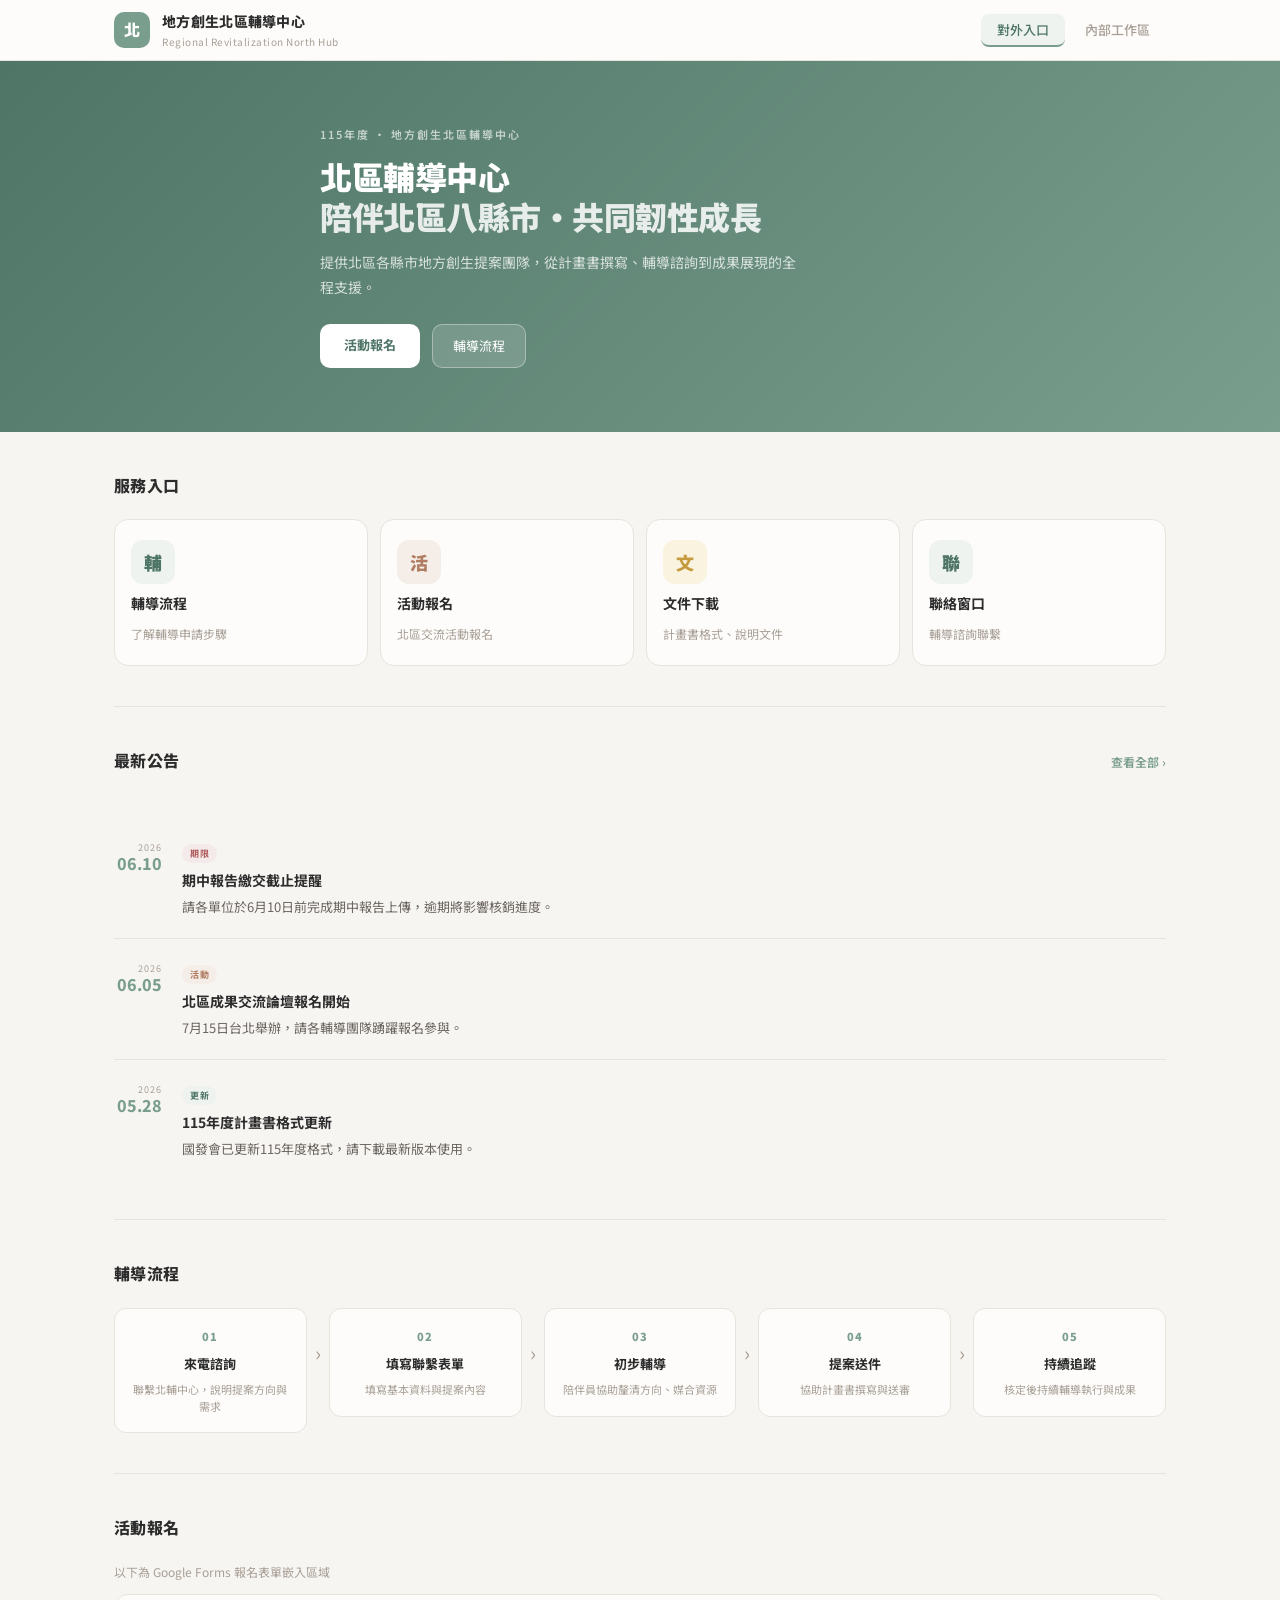
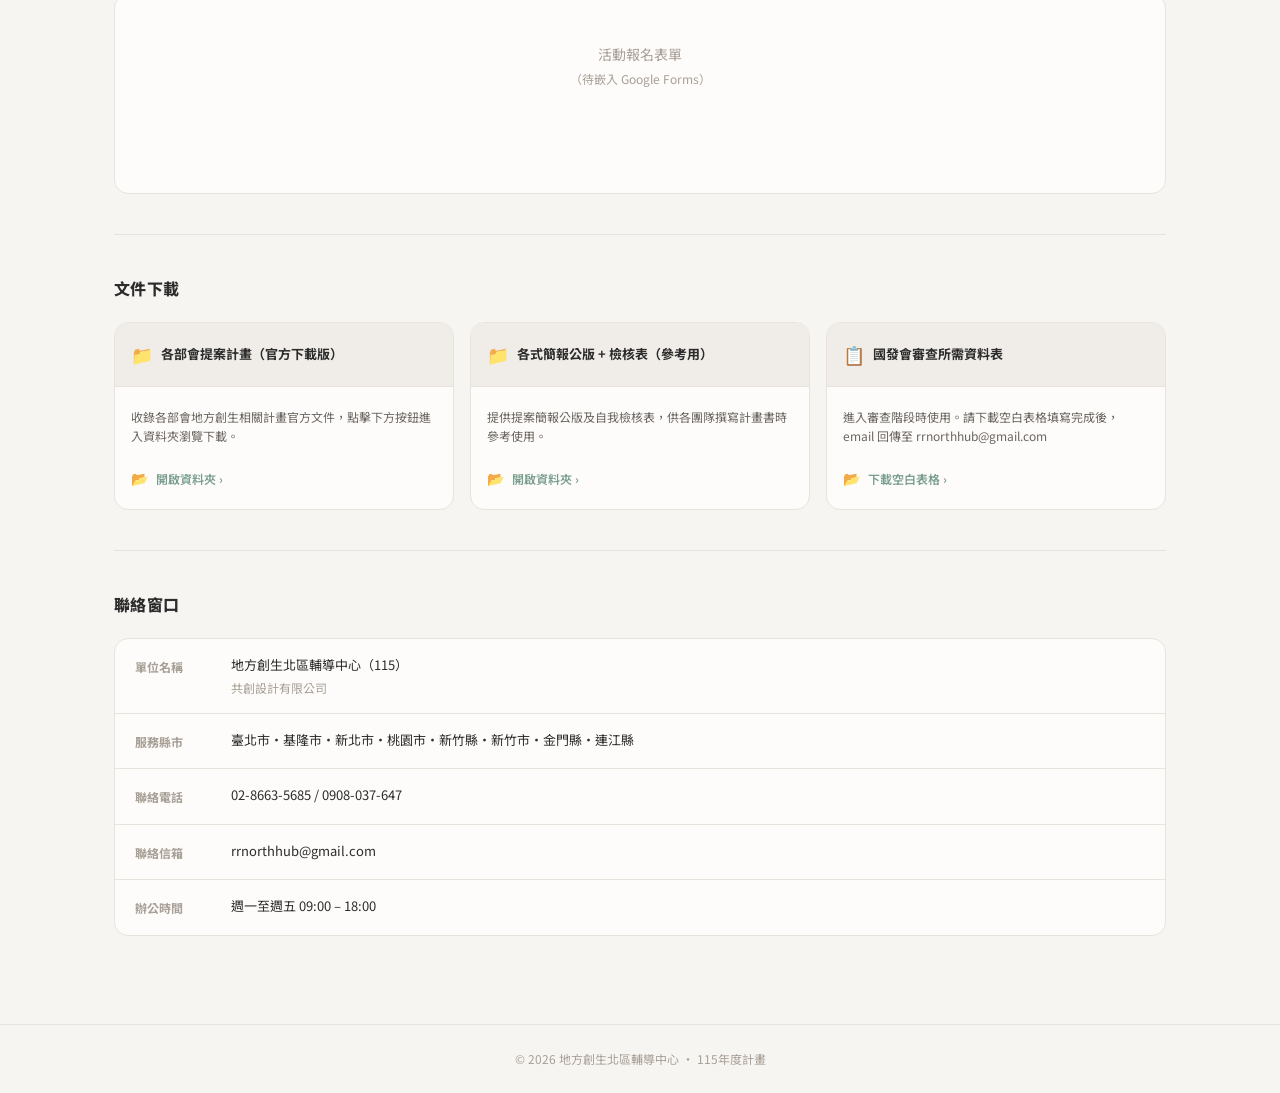
==== index.html @ 33caf0ec "Update index.html" ====
<!DOCTYPE html>
<html lang="zh-TW">
<head>
  <meta charset="UTF-8" />
  <meta name="viewport" content="width=device-width, initial-scale=1.0" />
  <title>地方創生北區輔導中心</title>
  <link rel="preconnect" href="https://fonts.googleapis.com" />
  <link href="https://fonts.googleapis.com/css2?family=Noto+Sans+TC:wght@400;500;700;900&display=swap" rel="stylesheet" />
  <link rel="stylesheet" href="style.css" />
</head>
<body>

  <!-- ── 頂部導覽 ── -->
  <header class="header">
    <div class="header-inner">
      <div class="header-brand">
        <span class="header-logo">北</span>
        <div>
          <div class="header-title">地方創生北區輔導中心</div>
          <div class="header-sub">Regional Revitalization North Hub</div>
        </div>
      </div>
      <nav class="header-nav">
        <button class="nav-btn active" onclick="showView('public')">對外入口</button>
        <button class="nav-btn" onclick="showView('login')">內部工作區</button>
      </nav>
    </div>
  </header>

  <!-- ══════════════════════════════════
       對外公開區
  ══════════════════════════════════ -->
  <main id="view-public" class="view active">

    <!-- Hero -->
    <section class="hero">
      <div class="hero-inner">
        <p class="hero-eyebrow">115年度 · 地方創生北區輔導中心</p>
        <h1 class="hero-title">北區輔導中心<br/><span class="hero-accent">陪伴北區八縣市・共同韌性成長</span></h1>
        <p class="hero-desc">提供北區各縣市地方創生提案團隊，從計畫書撰寫、輔導諮詢到成果展現的全程支援。</p>
        <div class="hero-actions">
          <a href="#register" class="btn-primary">活動報名</a>
          <a href="#process" class="btn-ghost">輔導流程</a>
        </div>
      </div>
    </section>

    <div class="container">

      <!-- 服務入口 -->
      <section class="section">
        <h2 class="section-title">服務入口</h2>
        <div class="grid-4">
          <a href="#process" class="service-card">
            <div class="service-icon" style="background:#eef3f0;color:#4e7566">輔</div>
            <div class="service-label">輔導流程</div>
            <div class="service-desc">了解輔導申請步驟</div>
          </a>
          <a href="#register" class="service-card">
            <div class="service-icon" style="background:#f5ede7;color:#b07d62">活</div>
            <div class="service-label">活動報名</div>
            <div class="service-desc">北區交流活動報名</div>
          </a>
          <a href="#download" class="service-card">
            <div class="service-icon" style="background:#faf3e0;color:#c49a3c">文</div>
            <div class="service-label">文件下載</div>
            <div class="service-desc">計畫書格式、說明文件</div>
          </a>
          <a href="#contact" class="service-card">
            <div class="service-icon" style="background:#eef3f0;color:#4e7566">聯</div>
            <div class="service-label">聯絡窗口</div>
            <div class="service-desc">輔導諮詢聯繫</div>
          </a>
        </div>
      </section>

      <div class="divider"></div>

      <!-- 最新公告 -->
      <section class="section">
        <div class="section-header">
          <h2 class="section-title">最新公告</h2>
          <span class="section-more">查看全部 ›</span>
        </div>
        <div class="announce-list">
          <div class="announce-item">
            <div class="announce-date"><span class="announce-year">2026</span><span class="announce-day">06.10</span></div>
            <div class="announce-body">
              <span class="announce-tag tag-deadline">期限</span>
              <div class="announce-title">期中報告繳交截止提醒</div>
              <div class="announce-text">請各單位於6月10日前完成期中報告上傳，逾期將影響核銷進度。</div>
            </div>
          </div>
          <div class="divider-thin"></div>
          <div class="announce-item">
            <div class="announce-date"><span class="announce-year">2026</span><span class="announce-day">06.05</span></div>
            <div class="announce-body">
              <span class="announce-tag tag-event">活動</span>
              <div class="announce-title">北區成果交流論壇報名開始</div>
              <div class="announce-text">7月15日台北舉辦，請各輔導團隊踴躍報名參與。</div>
            </div>
          </div>
          <div class="divider-thin"></div>
          <div class="announce-item">
            <div class="announce-date"><span class="announce-year">2026</span><span class="announce-day">05.28</span></div>
            <div class="announce-body">
              <span class="announce-tag tag-update">更新</span>
              <div class="announce-title">115年度計畫書格式更新</div>
              <div class="announce-text">國發會已更新115年度格式，請下載最新版本使用。</div>
            </div>
          </div>
        </div>
      </section>

      <div class="divider"></div>

      <!-- 輔導流程 -->
      <section class="section" id="process">
        <h2 class="section-title">輔導流程</h2>
        <div class="process-steps">
          <div class="process-step">
            <div class="process-num">01</div>
            <div class="process-label">來電諮詢</div>
            <div class="process-desc">聯繫北輔中心，說明提案方向與需求</div>
          </div>
          <div class="process-arrow">›</div>
          <div class="process-step">
            <div class="process-num">02</div>
            <div class="process-label">填寫聯繫表單</div>
            <div class="process-desc">填寫基本資料與提案內容</div>
          </div>
          <div class="process-arrow">›</div>
          <div class="process-step">
            <div class="process-num">03</div>
            <div class="process-label">初步輔導</div>
            <div class="process-desc">陪伴員協助釐清方向、媒合資源</div>
          </div>
          <div class="process-arrow">›</div>
          <div class="process-step">
            <div class="process-num">04</div>
            <div class="process-label">提案送件</div>
            <div class="process-desc">協助計畫書撰寫與送審</div>
          </div>
          <div class="process-arrow">›</div>
          <div class="process-step">
            <div class="process-num">05</div>
            <div class="process-label">持續追蹤</div>
            <div class="process-desc">核定後持續輔導執行與成果</div>
          </div>
        </div>
      </section>

      <div class="divider"></div>

      <!-- 活動報名 -->
      <section class="section" id="register">
        <h2 class="section-title">活動報名</h2>
        <div class="form-placeholder">
          <p class="form-hint">以下為 Google Forms 報名表單嵌入區域</p>
          <div class="form-embed-box">
            <p style="color:#a89f96;font-size:14px;text-align:center;padding:48px 0;">
              活動報名表單<br/>
              <span style="font-size:12px">（待嵌入 Google Forms）</span>
            </p>
          </div>
        </div>
      </section>

      <div class="divider"></div>

      <!-- 文件下載 -->
      <section class="section" id="download">
        <h2 class="section-title">文件下載</h2>
        <div class="download-grid">
          <div class="download-folder">
            <div class="folder-header">
              <span class="folder-icon">📁</span>
              <span class="folder-name">各部會提案計畫（官方下載版）</span>
            </div>
            <div class="folder-items">
              <p class="folder-desc">收錄各部會地方創生相關計畫官方文件，點擊下方按鈕進入資料夾瀏覽下載。</p>
              <a href="https://drive.google.com/drive/folders/1hBQZu9TEb7HIMNzYPlTym0tzGNF8ZsSh?usp=sharing" target="_blank" class="folder-item folder-more">
                <span class="file-icon">📂</span>開啟資料夾 ›
              </a>
            </div>
          </div>
          <div class="download-folder">
            <div class="folder-header">
              <span class="folder-icon">📁</span>
              <span class="folder-name">各式簡報公版 + 檢核表（參考用）</span>
            </div>
            <div class="folder-items">
              <p class="folder-desc">提供提案簡報公版及自我檢核表，供各團隊撰寫計畫書時參考使用。</p>
              <a href="https://drive.google.com/drive/folders/1xC-V1EIZS_Xglio5OvIOBrxVI4gTa_0d?usp=drive_link" target="_blank" class="folder-item folder-more">
                <span class="file-icon">📂</span>開啟資料夾 ›
              </a>
            </div>
          </div>
          <div class="download-folder">
            <div class="folder-header">
              <span class="folder-icon">📋</span>
              <span class="folder-name">國發會審查所需資料表</span>
            </div>
            <div class="folder-items">
              <p class="folder-desc">進入審查階段時使用。請下載空白表格填寫完成後，email 回傳至 rrnorthhub@gmail.com</p>
              <a href="https://drive.google.com/drive/folders/1goN9mAwZtrM7TU3zSaxuuhESbXUCfp5O?usp=sharing" target="_blank" class="folder-item folder-more">
                <span class="file-icon">📂</span>下載空白表格 ›
              </a>
            </div>
          </div>
        </div>
      </section>

      <div class="divider"></div>

      <!-- 聯絡窗口 -->
      <section class="section" id="contact">
        <h2 class="section-title">聯絡窗口</h2>
        <div class="contact-card">
          <div class="contact-item">
            <span class="contact-label">單位名稱</span>
            <span class="contact-value">
              地方創生北區輔導中心（115）
              <span style="display:block;font-size:12px;color:#a89f96;margin-top:2px">共創設計有限公司</span>
            </span>
          </div>
          <div class="divider-thin"></div>
          <div class="contact-item">
            <span class="contact-label">服務縣市</span>
            <span class="contact-value">臺北市・基隆市・新北市・桃園市・新竹縣・新竹市・金門縣・連江縣</span>
          </div>
          <div class="divider-thin"></div>
          <div class="contact-item">
            <span class="contact-label">聯絡電話</span>
            <span class="contact-value">02-8663-5685 / 0908-037-647</span>
          </div>
          <div class="divider-thin"></div>
          <div class="contact-item">
            <span class="contact-label">聯絡信箱</span>
            <span class="contact-value">rrnorthhub@gmail.com</span>
          </div>
          <div class="divider-thin"></div>
          <div class="contact-item">
            <span class="contact-label">辦公時間</span>
            <span class="contact-value">週一至週五 09:00 – 18:00</span>
          </div>
        </div>
      </section>

    </div>
  </main>

  <!-- ══════════════════════════════════
       登入頁
  ══════════════════════════════════ -->
  <main id="view-login" class="view">
    <div class="login-wrap">
      <div class="login-card">
        <div class="login-logo">北</div>
        <h2 class="login-title">內部工作區</h2>
        <p class="login-sub">請輸入密碼進入</p>
        <input type="password" id="pwd-input" class="login-input" placeholder="輸入密碼" onkeydown="if(event.key==='Enter')checkPwd()" />
        <button class="btn-primary login-btn" onclick="checkPwd()">進入</button>
        <p id="pwd-error" class="login-error" style="display:none">密碼錯誤，請再試一次</p>
      </div>
    </div>
  </main>

  <!-- ══════════════════════════════════
       內部工作區
  ══════════════════════════════════ -->
  <main id="view-internal" class="view">
    <div class="container" style="padding-top:32px">

      <div class="internal-header">
        <div>
          <p class="eyebrow">內部工作區</p>
          <h2 class="internal-title">北輔中心工作儀表板</h2>
        </div>
        <button class="btn-ghost-sm" onclick="logout()">登出</button>
      </div>

      <!-- 快速入口 -->
      <div class="grid-3" style="margin-bottom:32px">
        <a href="gantt.html" class="internal-card">
          <div class="internal-icon">程</div>
          <div class="internal-label">甘特圖</div>
          <div class="internal-desc">計畫時程總覽</div>
        </a>
        <a href="https://script.google.com/macros/s/AKfycbxVJ8um38au0mlNP2uFK4KF-lqGZT6tfrRAudRWYH3zEUCfXPPoXwPiw3ByLibGDGFH/exec" target="_blank" class="internal-card">
          <div class="internal-icon">導</div>
          <div class="internal-label">創生導航儀</div>
          <div class="internal-desc">新增來電・AI 案件診斷</div>
        </a>
        <a href="call.html" class="internal-card">
          <div class="internal-icon">電</div>
          <div class="internal-label">來電紀錄</div>
          <div class="internal-desc">查看所有來電案件清單</div>
        </a>
        <a href="call-form.html" class="internal-card">
  <div class="internal-icon">輔</div>
  <div class="internal-label">輔導聯繫記錄</div>
  <div class="internal-desc">填寫聯繫・AI 月報綜整</div>
</a>
        <div class="internal-card" onclick="alert('過案追蹤系統建置中')">
          <div class="internal-icon">過</div>
          <div class="internal-label">過案追蹤</div>
          <div class="internal-desc">自動寫入 Sheets</div>
          <span class="badge-new">即將上線</span>
        </div>
       <a href="diary.html" class="internal-card">
  <div class="internal-icon">誌</div>
  <div class="internal-label">工作日誌</div>
  <div class="internal-desc">自動儲存・週填報</div>
</a>
        <div class="internal-card" onclick="alert('AI初審系統建置中')">
          <div class="internal-icon">審</div>
          <div class="internal-label">提案 AI 初審</div>
          <div class="internal-desc">上傳 PDF · 對照政府標準</div>
          <span class="badge-new">即將上線</span>
        </div>
        <div class="internal-card" onclick="alert('月報系統建置中')">
          <div class="internal-icon">報</div>
          <div class="internal-label">月報自動產出</div>
          <div class="internal-desc">Notion + Sheets → Apps Script</div>
          <span class="badge-new">即將上線</span>
        </div>
        <a href="https://notion.so" target="_blank" class="internal-card">
          <div class="internal-icon">務</div>
          <div class="internal-label">Notion 工作區</div>
          <div class="internal-desc">直接跳轉</div>
        </a>
      </div>

    </div>
  </main>

  <!-- Footer -->
  <footer class="footer">
    <div class="container">
      <p>© 2026 地方創生北區輔導中心 · 115年度計畫</p>
    </div>
  </footer>

  <script src="app.js"></script>
  
</body>
</html>
---- style.css ----
/* ── Reset & Base ── */
*, *::before, *::after { box-sizing: border-box; margin: 0; padding: 0; }

:root {
  --bg:      #f7f5f2;
  --card:    #fdfcfa;
  --dim:     #f0ede8;
  --line:    #e8e3dd;
  --hair:    #d8d2cb;
  --sage:    #7a9e8e;
  --sage-lt: #eef3f0;
  --sage-dk: #4e7566;
  --clay:    #b07d62;
  --clay-lt: #f5ede7;
  --amber:   #c49a3c;
  --amber-lt:#faf3e0;
  --red:     #b05c5c;
  --red-lt:  #f5eaea;
  --ink:     #2c2c2c;
  --sub:     #6b6560;
  --muted:   #a89f96;
}

body {
  font-family: 'Noto Sans TC', system-ui, sans-serif;
  background: var(--bg);
  color: var(--ink);
  line-height: 1.7;
  font-size: 15px;
}

a { text-decoration: none; color: inherit; }

/* ── Header ── */
.header {
  background: var(--card);
  border-bottom: 1px solid var(--line);
  position: sticky;
  top: 0;
  z-index: 100;
}
.header-inner {
  max-width: 1100px;
  margin: 0 auto;
  padding: 0 24px;
  height: 60px;
  display: flex;
  align-items: center;
  justify-content: space-between;
}
.header-brand {
  display: flex;
  align-items: center;
  gap: 12px;
}
.header-logo {
  width: 36px;
  height: 36px;
  border-radius: 10px;
  background: var(--sage);
  color: #fff;
  display: flex;
  align-items: center;
  justify-content: center;
  font-size: 16px;
  font-weight: 900;
  flex-shrink: 0;
}
.header-title {
  font-size: 14px;
  font-weight: 800;
  color: var(--ink);
  letter-spacing: 0.3px;
}
.header-sub {
  font-size: 10px;
  color: var(--muted);
  letter-spacing: 0.5px;
}
.header-nav {
  display: flex;
  gap: 4px;
}
.nav-btn {
  padding: 6px 16px;
  border: none;
  background: transparent;
  font-size: 13px;
  font-family: inherit;
  cursor: pointer;
  color: var(--muted);
  border-radius: 8px;
  font-weight: 500;
  border-bottom: 2px solid transparent;
  transition: all 0.15s;
}
.nav-btn.active, .nav-btn:hover {
  color: var(--sage-dk);
  border-bottom-color: var(--sage);
  background: var(--sage-lt);
}

/* ── Views ── */
.view { display: none; }
.view.active { display: block; }

/* ── Hero ── */
.hero {
  background: linear-gradient(135deg, var(--sage-dk) 0%, var(--sage) 100%);
  padding: 64px 24px;
}
.hero-inner {
  max-width: 640px;
  margin: 0 auto;
}
.hero-eyebrow {
  font-size: 11px;
  letter-spacing: 2px;
  color: rgba(255,255,255,0.65);
  margin-bottom: 12px;
  font-weight: 600;
}
.hero-title {
  font-size: 32px;
  font-weight: 900;
  color: #fff;
  line-height: 1.25;
  margin-bottom: 14px;
  letter-spacing: -0.5px;
}
.hero-accent { color: rgba(255,255,255,0.85); }
.hero-desc {
  font-size: 14px;
  color: rgba(255,255,255,0.75);
  line-height: 1.8;
  margin-bottom: 24px;
  max-width: 480px;
}
.hero-actions { display: flex; gap: 12px; flex-wrap: wrap; }

/* ── Buttons ── */
.btn-primary {
  padding: 10px 24px;
  background: #fff;
  color: var(--sage-dk);
  border: none;
  border-radius: 10px;
  font-size: 13px;
  font-weight: 700;
  cursor: pointer;
  font-family: inherit;
  display: inline-block;
  transition: opacity 0.15s;
}
.btn-primary:hover { opacity: 0.88; }
.btn-ghost {
  padding: 10px 20px;
  background: rgba(255,255,255,0.15);
  color: #fff;
  border: 1px solid rgba(255,255,255,0.35);
  border-radius: 10px;
  font-size: 13px;
  cursor: pointer;
  font-family: inherit;
  display: inline-block;
}
.btn-ghost-sm {
  padding: 6px 14px;
  background: transparent;
  color: var(--muted);
  border: 1px solid var(--line);
  border-radius: 8px;
  font-size: 12px;
  cursor: pointer;
  font-family: inherit;
}

/* ── Container ── */
.container {
  max-width: 1100px;
  margin: 0 auto;
  padding: 0 24px;
}

/* ── Section ── */
.section { padding: 40px 0; }
.section-header {
  display: flex;
  align-items: baseline;
  justify-content: space-between;
  margin-bottom: 24px;
}
.section-title {
  font-size: 16px;
  font-weight: 800;
  color: var(--ink);
  letter-spacing: 0.3px;
  margin-bottom: 20px;
}
.section-more {
  font-size: 12px;
  color: var(--sage);
  cursor: pointer;
  font-weight: 600;
}

/* ── Dividers ── */
.divider { height: 1px; background: var(--line); }
.divider-thin { height: 1px; background: var(--line); margin: 0; }

/* ── Service cards ── */
.grid-4 {
  display: grid;
  grid-template-columns: repeat(4, 1fr);
  gap: 12px;
}
.grid-3 {
  display: grid;
  grid-template-columns: repeat(4, 1fr);
  gap: 12px;
}
.service-card {
  background: var(--card);
  border: 1px solid var(--line);
  border-radius: 14px;
  padding: 20px 16px;
  display: flex;
  flex-direction: column;
  align-items: flex-start;
  gap: 8px;
  cursor: pointer;
  transition: box-shadow 0.15s;
}
.service-card:hover { box-shadow: 0 4px 16px rgba(0,0,0,0.06); }
.service-icon {
  width: 44px;
  height: 44px;
  border-radius: 12px;
  display: flex;
  align-items: center;
  justify-content: center;
  font-size: 18px;
  font-weight: 900;
}
.service-label {
  font-size: 14px;
  font-weight: 700;
  color: var(--ink);
}
.service-desc {
  font-size: 12px;
  color: var(--muted);
}

/* ── Announcements ── */
.announce-list { display: flex; flex-direction: column; gap: 0; }
.announce-item {
  display: flex;
  gap: 20px;
  padding: 20px 0;
  align-items: flex-start;
}
.announce-date {
  flex-shrink: 0;
  text-align: right;
  min-width: 48px;
  padding-top: 2px;
}
.announce-year { display: block; font-size: 9px; color: var(--muted); letter-spacing: 1px; }
.announce-day  { display: block; font-size: 16px; font-weight: 800; color: var(--sage); line-height: 1; }
.announce-body { flex: 1; }
.announce-tag {
  display: inline-block;
  font-size: 9px;
  font-weight: 700;
  padding: 2px 8px;
  border-radius: 10px;
  margin-bottom: 6px;
  letter-spacing: 0.5px;
}
.tag-deadline { background: var(--red-lt);   color: var(--red);   }
.tag-event    { background: var(--clay-lt);  color: var(--clay);  }
.tag-update   { background: var(--sage-lt);  color: var(--sage-dk); }
.announce-title { font-size: 14px; font-weight: 700; color: var(--ink); margin-bottom: 4px; }
.announce-text  { font-size: 13px; color: var(--sub); line-height: 1.6; }

/* ── Process steps ── */
.process-steps {
  display: flex;
  align-items: flex-start;
  gap: 8px;
  flex-wrap: wrap;
}
.process-step {
  flex: 1;
  min-width: 120px;
  background: var(--card);
  border: 1px solid var(--line);
  border-radius: 12px;
  padding: 18px 14px;
  text-align: center;
}
.process-num {
  font-size: 11px;
  font-weight: 900;
  color: var(--sage);
  letter-spacing: 1px;
  margin-bottom: 8px;
}
.process-label {
  font-size: 13px;
  font-weight: 700;
  color: var(--ink);
  margin-bottom: 6px;
}
.process-desc { font-size: 11px; color: var(--muted); line-height: 1.5; }
.process-arrow {
  font-size: 20px;
  color: var(--muted);
  padding-top: 28px;
  flex-shrink: 0;
}

/* ── Download ── */
.download-grid {
  display: grid;
  grid-template-columns: repeat(3, 1fr);
  gap: 16px;
}
.download-folder {
  background: var(--card);
  border: 1px solid var(--line);
  border-radius: 14px;
  overflow: hidden;
}
.folder-header {
  display: flex;
  align-items: center;
  gap: 8px;
  padding: 16px;
  background: var(--dim);
  border-bottom: 1px solid var(--line);
  font-size: 13px;
  font-weight: 700;
  color: var(--ink);
}
.folder-icon { font-size: 18px; }
.folder-items { padding: 8px 0; }
.folder-item {
  display: flex;
  align-items: center;
  gap: 8px;
  padding: 10px 16px;
  font-size: 12px;
  color: var(--sub);
  cursor: pointer;
  transition: background 0.1s;
}
.folder-item:hover { background: var(--dim); }
.file-icon { font-size: 14px; flex-shrink: 0; }
.folder-more { color: var(--sage); font-weight: 600; }
.folder-desc { padding: 12px 16px; font-size: 12px; color: var(--sub); line-height: 1.6; }

/* ── Form embed ── */
.form-placeholder { }
.form-hint { font-size: 12px; color: var(--muted); margin-bottom: 12px; }
.form-embed-box {
  background: var(--card);
  border: 1px solid var(--line);
  border-radius: 14px;
  min-height: 200px;
  overflow: hidden;
}

/* ── Contact ── */
.contact-card {
  background: var(--card);
  border: 1px solid var(--line);
  border-radius: 14px;
  overflow: hidden;
}
.contact-item {
  display: flex;
  gap: 16px;
  padding: 16px 20px;
  align-items: flex-start;
}
.contact-label {
  font-size: 12px;
  font-weight: 700;
  color: var(--muted);
  min-width: 80px;
  flex-shrink: 0;
  padding-top: 2px;
}
.contact-value { font-size: 13px; color: var(--ink); line-height: 1.6; }

/* ── Login ── */
.login-wrap {
  min-height: calc(100vh - 60px);
  display: flex;
  align-items: center;
  justify-content: center;
  padding: 40px 24px;
}
.login-card {
  background: var(--card);
  border: 1px solid var(--line);
  border-radius: 20px;
  padding: 48px 40px;
  width: 100%;
  max-width: 380px;
  text-align: center;
}
.login-logo {
  width: 56px;
  height: 56px;
  background: var(--sage);
  color: #fff;
  border-radius: 16px;
  font-size: 24px;
  font-weight: 900;
  display: flex;
  align-items: center;
  justify-content: center;
  margin: 0 auto 20px;
}
.login-title { font-size: 20px; font-weight: 800; color: var(--ink); margin-bottom: 6px; }
.login-sub   { font-size: 13px; color: var(--muted); margin-bottom: 28px; }
.login-input {
  width: 100%;
  padding: 12px 16px;
  border: 1.5px solid var(--line);
  border-radius: 10px;
  font-size: 14px;
  font-family: inherit;
  background: var(--bg);
  color: var(--ink);
  margin-bottom: 12px;
  outline: none;
  transition: border-color 0.15s;
}
.login-input:focus { border-color: var(--sage); }
.login-btn { width: 100%; padding: 12px; font-size: 14px; border-radius: 10px; }
.login-error { font-size: 12px; color: var(--red); margin-top: 10px; }

/* ── Internal ── */
.internal-header {
  display: flex;
  align-items: flex-start;
  justify-content: space-between;
  margin-bottom: 28px;
  padding-top: 8px;
}
.eyebrow {
  font-size: 10px;
  letter-spacing: 2px;
  color: var(--muted);
  margin-bottom: 4px;
  font-weight: 600;
}
.internal-title { font-size: 22px; font-weight: 900; color: var(--ink); }
.internal-card {
  background: var(--card);
  border: 1px solid var(--line);
  border-radius: 14px;
  padding: 18px 16px;
  cursor: pointer;
  position: relative;
  display: block;
  transition: box-shadow 0.15s;
}
.internal-card:hover { box-shadow: 0 4px 16px rgba(0,0,0,0.07); }
.internal-icon {
  width: 40px;
  height: 40px;
  border-radius: 10px;
  background: var(--sage-lt);
  color: var(--sage-dk);
  font-size: 16px;
  font-weight: 900;
  display: flex;
  align-items: center;
  justify-content: center;
  margin-bottom: 10px;
}
.internal-label { font-size: 13px; font-weight: 700; color: var(--ink); }
.internal-desc  { font-size: 11px; color: var(--muted); margin-top: 3px; }
.badge-new {
  position: absolute;
  top: 10px;
  right: 10px;
  font-size: 9px;
  font-weight: 700;
  background: var(--amber-lt);
  color: var(--amber);
  padding: 2px 7px;
  border-radius: 10px;
}

/* ── Footer ── */
.footer {
  border-top: 1px solid var(--line);
  padding: 24px 0;
  text-align: center;
  font-size: 12px;
  color: var(--muted);
  margin-top: 48px;
}

/* ── RWD ── */
@media (max-width: 768px) {
  .grid-4, .grid-3 { grid-template-columns: repeat(2, 1fr); }
  .download-grid   { grid-template-columns: 1fr; }
  .process-steps   { flex-direction: column; }
  .process-arrow   { display: none; }
  .hero-title      { font-size: 24px; }
}
@media (max-width: 480px) {
  .grid-4, .grid-3 { grid-template-columns: 1fr 1fr; }
  .header-sub      { display: none; }
}
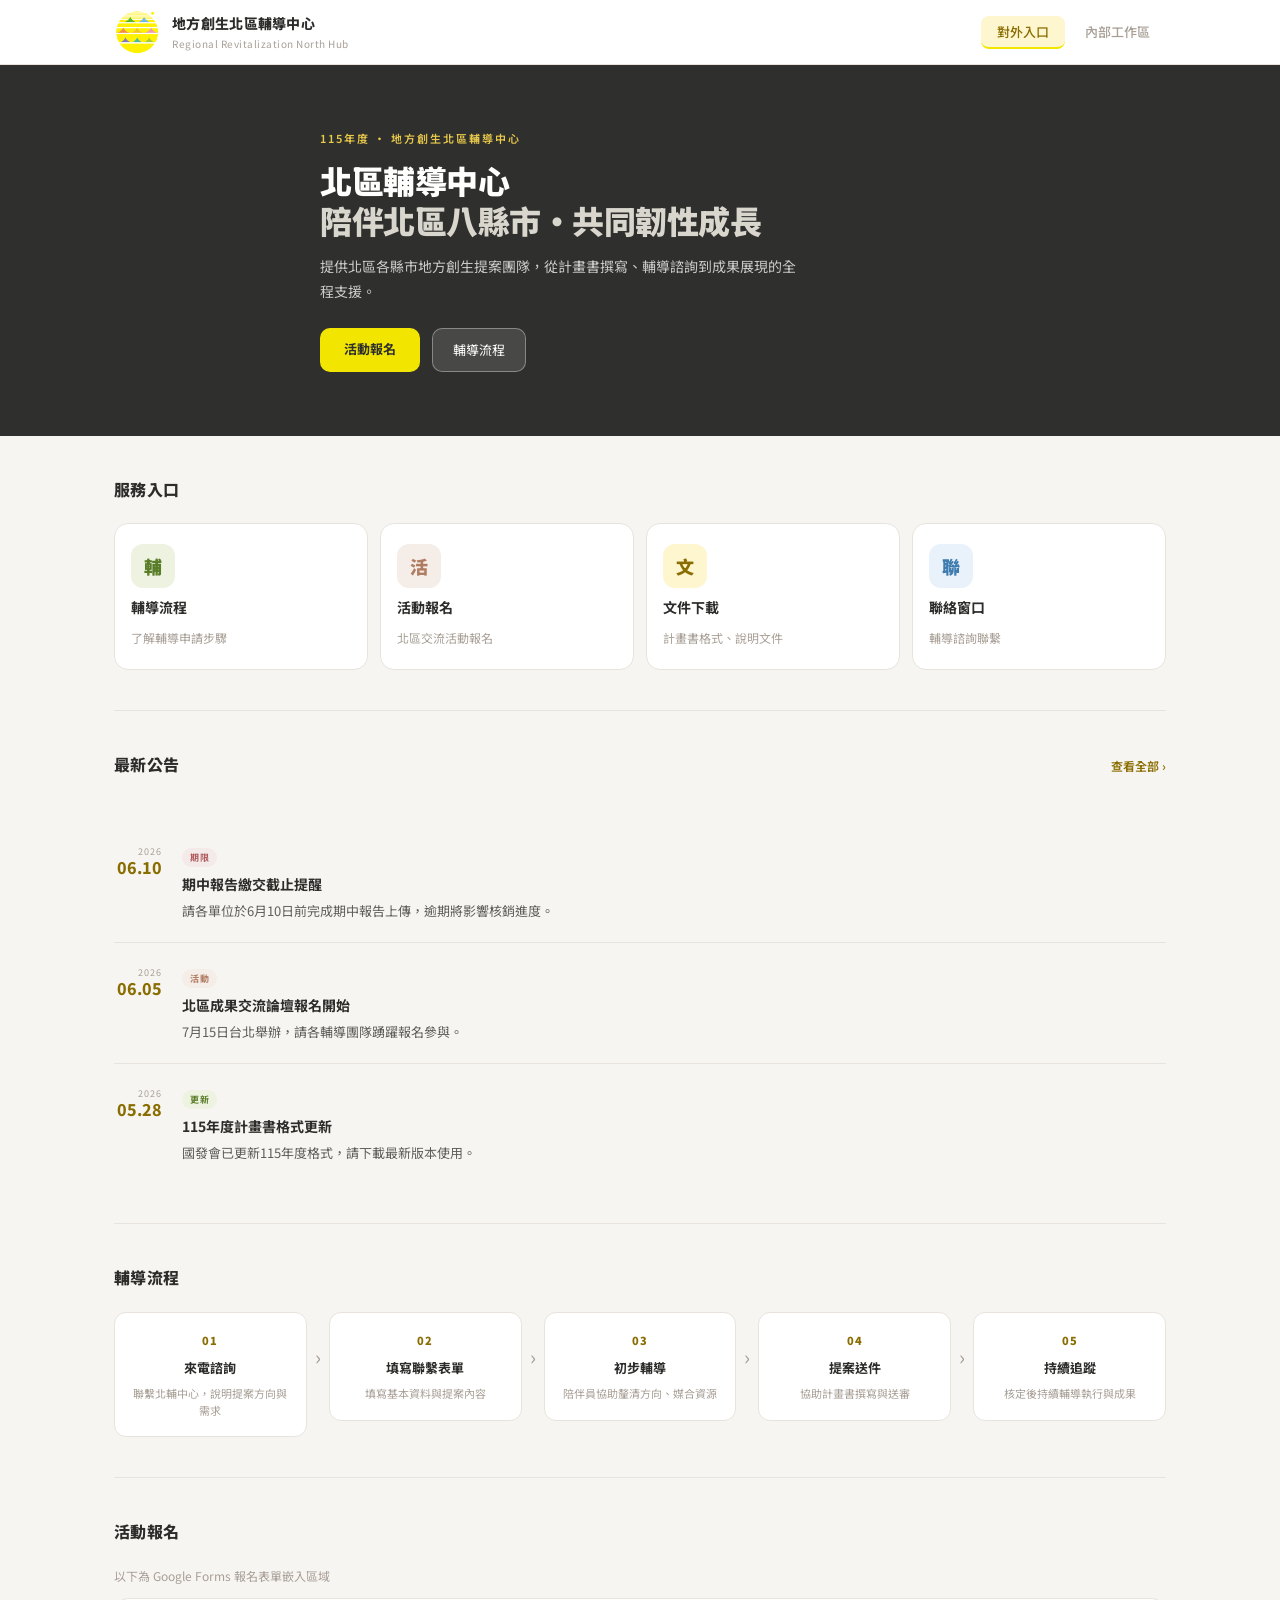
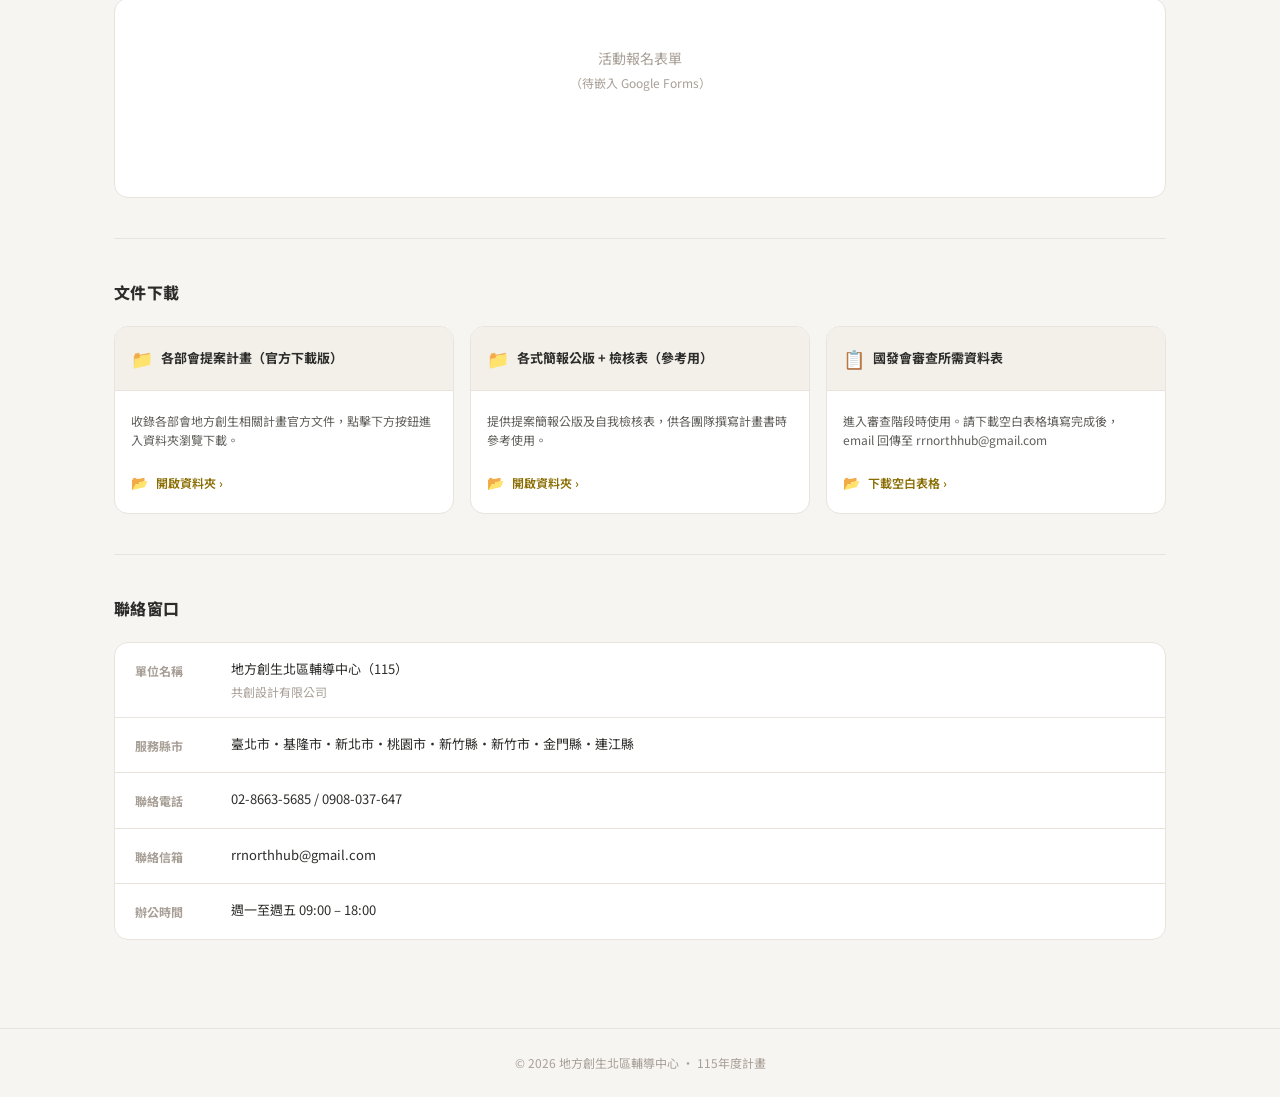
==== commit 0439c758: "Add files via upload" ====
--- a/index.html
+++ b/index.html
@@ -7,6 +7,19 @@
   <link rel="preconnect" href="https://fonts.googleapis.com" />
   <link href="https://fonts.googleapis.com/css2?family=Noto+Sans+TC:wght@400;500;700;900&display=swap" rel="stylesheet" />
   <link rel="stylesheet" href="style.css" />
+  <!-- Google Identity Services -->
+  <script src="https://accounts.google.com/gsi/client" async></script>
+  <style>
+    /* Google 登入頁 */
+    .google-login-wrap { min-height: calc(100vh - 60px); display: flex; align-items: center; justify-content: center; background: var(--sand, #f7f4ef); }
+    .google-login-card { background: #fff; border-radius: 16px; box-shadow: 0 2px 16px rgba(0,0,0,.10); padding: 48px 40px 40px; max-width: 400px; width: 100%; text-align: center; }
+    .google-login-logo { height: 64px; width: auto; display: block; margin: 0 auto 20px; }
+    .google-login-title { font-size: 20px; font-weight: 900; margin-bottom: 6px; }
+    .google-login-sub { font-size: 13px; color: #6b6760; margin-bottom: 32px; }
+    .google-login-btn-wrap { display: flex; justify-content: center; margin-bottom: 16px; }
+    .google-login-error { font-size: 12px; color: #b05c5c; margin-top: 12px; display: none; padding: 8px 12px; background: #fdf0f0; border-radius: 6px; }
+    .google-login-hint { font-size: 11px; color: #a89f96; margin-top: 20px; }
+  </style>
 </head>
 <body>
 
@@ -14,7 +27,7 @@
   <header class="header">
     <div class="header-inner">
       <div class="header-brand">
-        <span class="header-logo">北</span>
+        <img class="header-logo" src="logo-mark.png" alt="地方創生北區輔導中心" />
         <div>
           <div class="header-title">地方創生北區輔導中心</div>
           <div class="header-sub">Regional Revitalization North Hub</div>
@@ -32,7 +45,6 @@
   ══════════════════════════════════ -->
   <main id="view-public" class="view active">
 
-    <!-- Hero -->
     <section class="hero">
       <div class="hero-inner">
         <p class="hero-eyebrow">115年度 · 地方創生北區輔導中心</p>
@@ -46,13 +58,11 @@
     </section>
 
     <div class="container">
-
-      <!-- 服務入口 -->
       <section class="section">
         <h2 class="section-title">服務入口</h2>
         <div class="grid-4">
           <a href="#process" class="service-card">
-            <div class="service-icon" style="background:#eef3f0;color:#4e7566">輔</div>
+            <div class="service-icon" style="background:#edf3e0;color:#5a7d2a">輔</div>
             <div class="service-label">輔導流程</div>
             <div class="service-desc">了解輔導申請步驟</div>
           </a>
@@ -62,12 +72,12 @@
             <div class="service-desc">北區交流活動報名</div>
           </a>
           <a href="#download" class="service-card">
-            <div class="service-icon" style="background:#faf3e0;color:#c49a3c">文</div>
+            <div class="service-icon" style="background:#fdf6cf;color:#8a6d00">文</div>
             <div class="service-label">文件下載</div>
             <div class="service-desc">計畫書格式、說明文件</div>
           </a>
           <a href="#contact" class="service-card">
-            <div class="service-icon" style="background:#eef3f0;color:#4e7566">聯</div>
+            <div class="service-icon" style="background:#e9f1fa;color:#3f7cb0">聯</div>
             <div class="service-label">聯絡窗口</div>
             <div class="service-desc">輔導諮詢聯繫</div>
           </a>
@@ -76,7 +86,6 @@
 
       <div class="divider"></div>
 
-      <!-- 最新公告 -->
       <section class="section">
         <div class="section-header">
           <h2 class="section-title">最新公告</h2>
@@ -114,7 +123,6 @@
 
       <div class="divider"></div>
 
-      <!-- 輔導流程 -->
       <section class="section" id="process">
         <h2 class="section-title">輔導流程</h2>
         <div class="process-steps">
@@ -152,7 +160,6 @@
 
       <div class="divider"></div>
 
-      <!-- 活動報名 -->
       <section class="section" id="register">
         <h2 class="section-title">活動報名</h2>
         <div class="form-placeholder">
@@ -168,7 +175,6 @@
 
       <div class="divider"></div>
 
-      <!-- 文件下載 -->
       <section class="section" id="download">
         <h2 class="section-title">文件下載</h2>
         <div class="download-grid">
@@ -213,7 +219,6 @@
 
       <div class="divider"></div>
 
-      <!-- 聯絡窗口 -->
       <section class="section" id="contact">
         <h2 class="section-title">聯絡窗口</h2>
         <div class="contact-card">
@@ -246,22 +251,35 @@
           </div>
         </div>
       </section>
-
     </div>
   </main>
 
   <!-- ══════════════════════════════════
-       登入頁
+       Google 登入頁
   ══════════════════════════════════ -->
-  <main id="view-login" class="view">
-    <div class="login-wrap">
-      <div class="login-card">
-        <div class="login-logo">北</div>
-        <h2 class="login-title">內部工作區</h2>
-        <p class="login-sub">請輸入密碼進入</p>
-        <input type="password" id="pwd-input" class="login-input" placeholder="輸入密碼" onkeydown="if(event.key==='Enter')checkPwd()" />
-        <button class="btn-primary login-btn" onclick="checkPwd()">進入</button>
-        <p id="pwd-error" class="login-error" style="display:none">密碼錯誤，請再試一次</p>
+  <main id="view-google-login" class="view">
+    <div class="google-login-wrap">
+      <div class="google-login-card">
+        <img class="google-login-logo" src="logo.png" alt="地方創生北區輔導中心" />
+        <h2 class="google-login-title">內部工作區</h2>
+        <p class="google-login-sub">請使用北輔中心授權的 Google 帳號登入</p>
+        <div class="google-login-btn-wrap">
+          <div id="g_id_onload"
+            data-client_id="480177769070-t922jh5s6svflimji6ehk0jvr5omfgf6.apps.googleusercontent.com"
+            data-callback="handleGoogleLogin"
+            data-auto_prompt="false">
+          </div>
+          <div class="g_id_signin"
+            data-type="standard"
+            data-size="large"
+            data-theme="outline"
+            data-text="sign_in_with"
+            data-shape="rectangular"
+            data-logo_alignment="left">
+          </div>
+        </div>
+        <div id="google-login-error" class="google-login-error"></div>
+        <p class="google-login-hint">僅限北輔中心授權帳號使用<br/>如有問題請聯繫 rrnorthhub@gmail.com</p>
       </div>
     </div>
   </main>
@@ -276,11 +294,11 @@
         <div>
           <p class="eyebrow">內部工作區</p>
           <h2 class="internal-title">北輔中心工作儀表板</h2>
+          <p style="font-size:12px;color:#6b6760;margin-top:4px">登入帳號：<span id="logged-email"></span></p>
         </div>
         <button class="btn-ghost-sm" onclick="logout()">登出</button>
       </div>
 
-      <!-- 快速入口 -->
       <div class="grid-3" style="margin-bottom:32px">
         <a href="gantt.html" class="internal-card">
           <div class="internal-icon">程</div>
@@ -298,33 +316,31 @@
           <div class="internal-desc">查看所有來電案件清單</div>
         </a>
         <a href="call-form.html" class="internal-card">
-  <div class="internal-icon">輔</div>
-  <div class="internal-label">輔導聯繫記錄</div>
-  <div class="internal-desc">填寫聯繫・AI 月報綜整</div>
-</a>
-        <div class="internal-card" onclick="alert('過案追蹤系統建置中')">
+          <div class="internal-icon">輔</div>
+          <div class="internal-label">輔導聯繫記錄</div>
+          <div class="internal-desc">填寫聯繫・AI 月報綜整</div>
+        </a>
+        <a href="case-track.html" class="internal-card">
           <div class="internal-icon">過</div>
           <div class="internal-label">過案追蹤</div>
-          <div class="internal-desc">自動寫入 Sheets</div>
-          <span class="badge-new">即將上線</span>
-        </div>
-       <a href="diary.html" class="internal-card">
-  <div class="internal-icon">誌</div>
-  <div class="internal-label">工作日誌</div>
-  <div class="internal-desc">自動儲存・週填報</div>
-</a>
+          <div class="internal-desc">主計畫分組・進度填報</div>
+        </a>
+        <a href="diary.html" class="internal-card">
+          <div class="internal-icon">誌</div>
+          <div class="internal-label">工作日誌</div>
+          <div class="internal-desc">自動儲存・週填報</div>
+        </a>
         <div class="internal-card" onclick="alert('AI初審系統建置中')">
           <div class="internal-icon">審</div>
           <div class="internal-label">提案 AI 初審</div>
           <div class="internal-desc">上傳 PDF · 對照政府標準</div>
           <span class="badge-new">即將上線</span>
         </div>
-        <div class="internal-card" onclick="alert('月報系統建置中')">
-          <div class="internal-icon">報</div>
-          <div class="internal-label">月報自動產出</div>
-          <div class="internal-desc">Notion + Sheets → Apps Script</div>
-          <span class="badge-new">即將上線</span>
-        </div>
+        <a href="https://drive.google.com/drive/folders/19HOjYc8VJbJ51NJUWdMOK4Yza5vl2DNf" target="_blank" class="internal-card">
+          <div class="internal-icon">雲</div>
+          <div class="internal-label">相關資料</div>
+          <div class="internal-desc">限內部人員使用</div>
+        </a>
         <a href="https://notion.so" target="_blank" class="internal-card">
           <div class="internal-icon">務</div>
           <div class="internal-label">Notion 工作區</div>
@@ -335,7 +351,6 @@
     </div>
   </main>
 
-  <!-- Footer -->
   <footer class="footer">
     <div class="container">
       <p>© 2026 地方創生北區輔導中心 · 115年度計畫</p>
@@ -343,6 +358,6 @@
   </footer>
 
   <script src="app.js"></script>
-  
+
 </body>
 </html>
--- a/style.css
+++ b/style.css
@@ -2,23 +2,33 @@
 *, *::before, *::after { box-sizing: border-box; margin: 0; padding: 0; }
 
 :root {
+  /* 中性底色 */
   --bg:      #f7f5f2;
-  --card:    #fdfcfa;
-  --dim:     #f0ede8;
+  --card:    #ffffff;
+  --dim:     #f3f0ea;
   --line:    #e8e3dd;
   --hair:    #d8d2cb;
-  --sage:    #7a9e8e;
-  --sage-lt: #eef3f0;
-  --sage-dk: #4e7566;
-  --clay:    #b07d62;
-  --clay-lt: #f5ede7;
-  --amber:   #c49a3c;
-  --amber-lt:#faf3e0;
-  --red:     #b05c5c;
-  --red-lt:  #f5eaea;
-  --ink:     #2c2c2c;
-  --sub:     #6b6560;
+
+  /* 文字（取自 logo 灰） */
+  --ink:     #2c2c2a;
+  --sub:     #5f5e5a;
   --muted:   #a89f96;
+
+  /* 品牌黃（logo 主色） */
+  --gold:    #f2e600;   /* 亮黃：按鈕、亮點填色 */
+  --gold-dk: #8a6d00;   /* 金棕：淺底上的文字／強調 */
+  --gold-lt: #fdf6cf;   /* 淺黃填色 */
+
+  /* 深色 banner */
+  --charcoal:   #2f2f2d;
+  --charcoal-2: #3a3a37;
+
+  /* logo 山形彩色（點綴用） */
+  --m-green:   #5a7d2a;  --m-green-lt:  #edf3e0;
+  --m-blue:    #3f7cb0;  --m-blue-lt:   #e9f1fa;
+  --clay:      #b07d62;  --clay-lt:     #f5ede7;
+  --amber:     #c49a3c;  --amber-lt:    #faf3e0;
+  --red:       #b05c5c;  --red-lt:      #f5eaea;
 }
 
 body {
@@ -43,7 +53,7 @@
   max-width: 1100px;
   margin: 0 auto;
   padding: 0 24px;
-  height: 60px;
+  height: 64px;
   display: flex;
   align-items: center;
   justify-content: space-between;
@@ -54,17 +64,10 @@
   gap: 12px;
 }
 .header-logo {
-  width: 36px;
-  height: 36px;
-  border-radius: 10px;
-  background: var(--sage);
-  color: #fff;
-  display: flex;
-  align-items: center;
-  justify-content: center;
-  font-size: 16px;
-  font-weight: 900;
+  height: 46px;
+  width: auto;
   flex-shrink: 0;
+  display: block;
 }
 .header-title {
   font-size: 14px;
@@ -95,9 +98,9 @@
   transition: all 0.15s;
 }
 .nav-btn.active, .nav-btn:hover {
-  color: var(--sage-dk);
-  border-bottom-color: var(--sage);
-  background: var(--sage-lt);
+  color: var(--gold-dk);
+  border-bottom-color: var(--gold);
+  background: var(--gold-lt);
 }
 
 /* ── Views ── */
@@ -106,7 +109,7 @@
 
 /* ── Hero ── */
 .hero {
-  background: linear-gradient(135deg, var(--sage-dk) 0%, var(--sage) 100%);
+  background: var(--charcoal);
   padding: 64px 24px;
 }
 .hero-inner {
@@ -116,7 +119,7 @@
 .hero-eyebrow {
   font-size: 11px;
   letter-spacing: 2px;
-  color: rgba(255,255,255,0.65);
+  color: #e8c84b;
   margin-bottom: 12px;
   font-weight: 600;
 }
@@ -128,7 +131,7 @@
   margin-bottom: 14px;
   letter-spacing: -0.5px;
 }
-.hero-accent { color: rgba(255,255,255,0.85); }
+.hero-accent { color: #d9d6ce; }
 .hero-desc {
   font-size: 14px;
   color: rgba(255,255,255,0.75);
@@ -141,8 +144,8 @@
 /* ── Buttons ── */
 .btn-primary {
   padding: 10px 24px;
-  background: #fff;
-  color: var(--sage-dk);
+  background: var(--gold);
+  color: var(--charcoal);
   border: none;
   border-radius: 10px;
   font-size: 13px;
@@ -155,7 +158,7 @@
 .btn-primary:hover { opacity: 0.88; }
 .btn-ghost {
   padding: 10px 20px;
-  background: rgba(255,255,255,0.15);
+  background: rgba(255,255,255,0.12);
   color: #fff;
   border: 1px solid rgba(255,255,255,0.35);
   border-radius: 10px;
@@ -199,7 +202,7 @@
 }
 .section-more {
   font-size: 12px;
-  color: var(--sage);
+  color: var(--gold-dk);
   cursor: pointer;
   font-weight: 600;
 }
@@ -267,7 +270,7 @@
   padding-top: 2px;
 }
 .announce-year { display: block; font-size: 9px; color: var(--muted); letter-spacing: 1px; }
-.announce-day  { display: block; font-size: 16px; font-weight: 800; color: var(--sage); line-height: 1; }
+.announce-day  { display: block; font-size: 16px; font-weight: 800; color: var(--gold-dk); line-height: 1; }
 .announce-body { flex: 1; }
 .announce-tag {
   display: inline-block;
@@ -278,9 +281,9 @@
   margin-bottom: 6px;
   letter-spacing: 0.5px;
 }
-.tag-deadline { background: var(--red-lt);   color: var(--red);   }
-.tag-event    { background: var(--clay-lt);  color: var(--clay);  }
-.tag-update   { background: var(--sage-lt);  color: var(--sage-dk); }
+.tag-deadline { background: var(--red-lt);     color: var(--red);     }
+.tag-event    { background: var(--clay-lt);    color: var(--clay);    }
+.tag-update   { background: var(--m-green-lt); color: var(--m-green); }
 .announce-title { font-size: 14px; font-weight: 700; color: var(--ink); margin-bottom: 4px; }
 .announce-text  { font-size: 13px; color: var(--sub); line-height: 1.6; }
 
@@ -303,7 +306,7 @@
 .process-num {
   font-size: 11px;
   font-weight: 900;
-  color: var(--sage);
+  color: var(--gold-dk);
   letter-spacing: 1px;
   margin-bottom: 8px;
 }
@@ -358,7 +361,7 @@
 }
 .folder-item:hover { background: var(--dim); }
 .file-icon { font-size: 14px; flex-shrink: 0; }
-.folder-more { color: var(--sage); font-weight: 600; }
+.folder-more { color: var(--gold-dk); font-weight: 600; }
 .folder-desc { padding: 12px 16px; font-size: 12px; color: var(--sub); line-height: 1.6; }
 
 /* ── Form embed ── */
@@ -397,7 +400,7 @@
 
 /* ── Login ── */
 .login-wrap {
-  min-height: calc(100vh - 60px);
+  min-height: calc(100vh - 64px);
   display: flex;
   align-items: center;
   justify-content: center;
@@ -413,16 +416,9 @@
   text-align: center;
 }
 .login-logo {
-  width: 56px;
-  height: 56px;
-  background: var(--sage);
-  color: #fff;
-  border-radius: 16px;
-  font-size: 24px;
-  font-weight: 900;
-  display: flex;
-  align-items: center;
-  justify-content: center;
+  height: 64px;
+  width: auto;
+  display: block;
   margin: 0 auto 20px;
 }
 .login-title { font-size: 20px; font-weight: 800; color: var(--ink); margin-bottom: 6px; }
@@ -440,7 +436,7 @@
   outline: none;
   transition: border-color 0.15s;
 }
-.login-input:focus { border-color: var(--sage); }
+.login-input:focus { border-color: var(--gold); }
 .login-btn { width: 100%; padding: 12px; font-size: 14px; border-radius: 10px; }
 .login-error { font-size: 12px; color: var(--red); margin-top: 10px; }
 
@@ -475,8 +471,8 @@
   width: 40px;
   height: 40px;
   border-radius: 10px;
-  background: var(--sage-lt);
-  color: var(--sage-dk);
+  background: var(--gold-lt);
+  color: var(--gold-dk);
   font-size: 16px;
   font-weight: 900;
   display: flex;
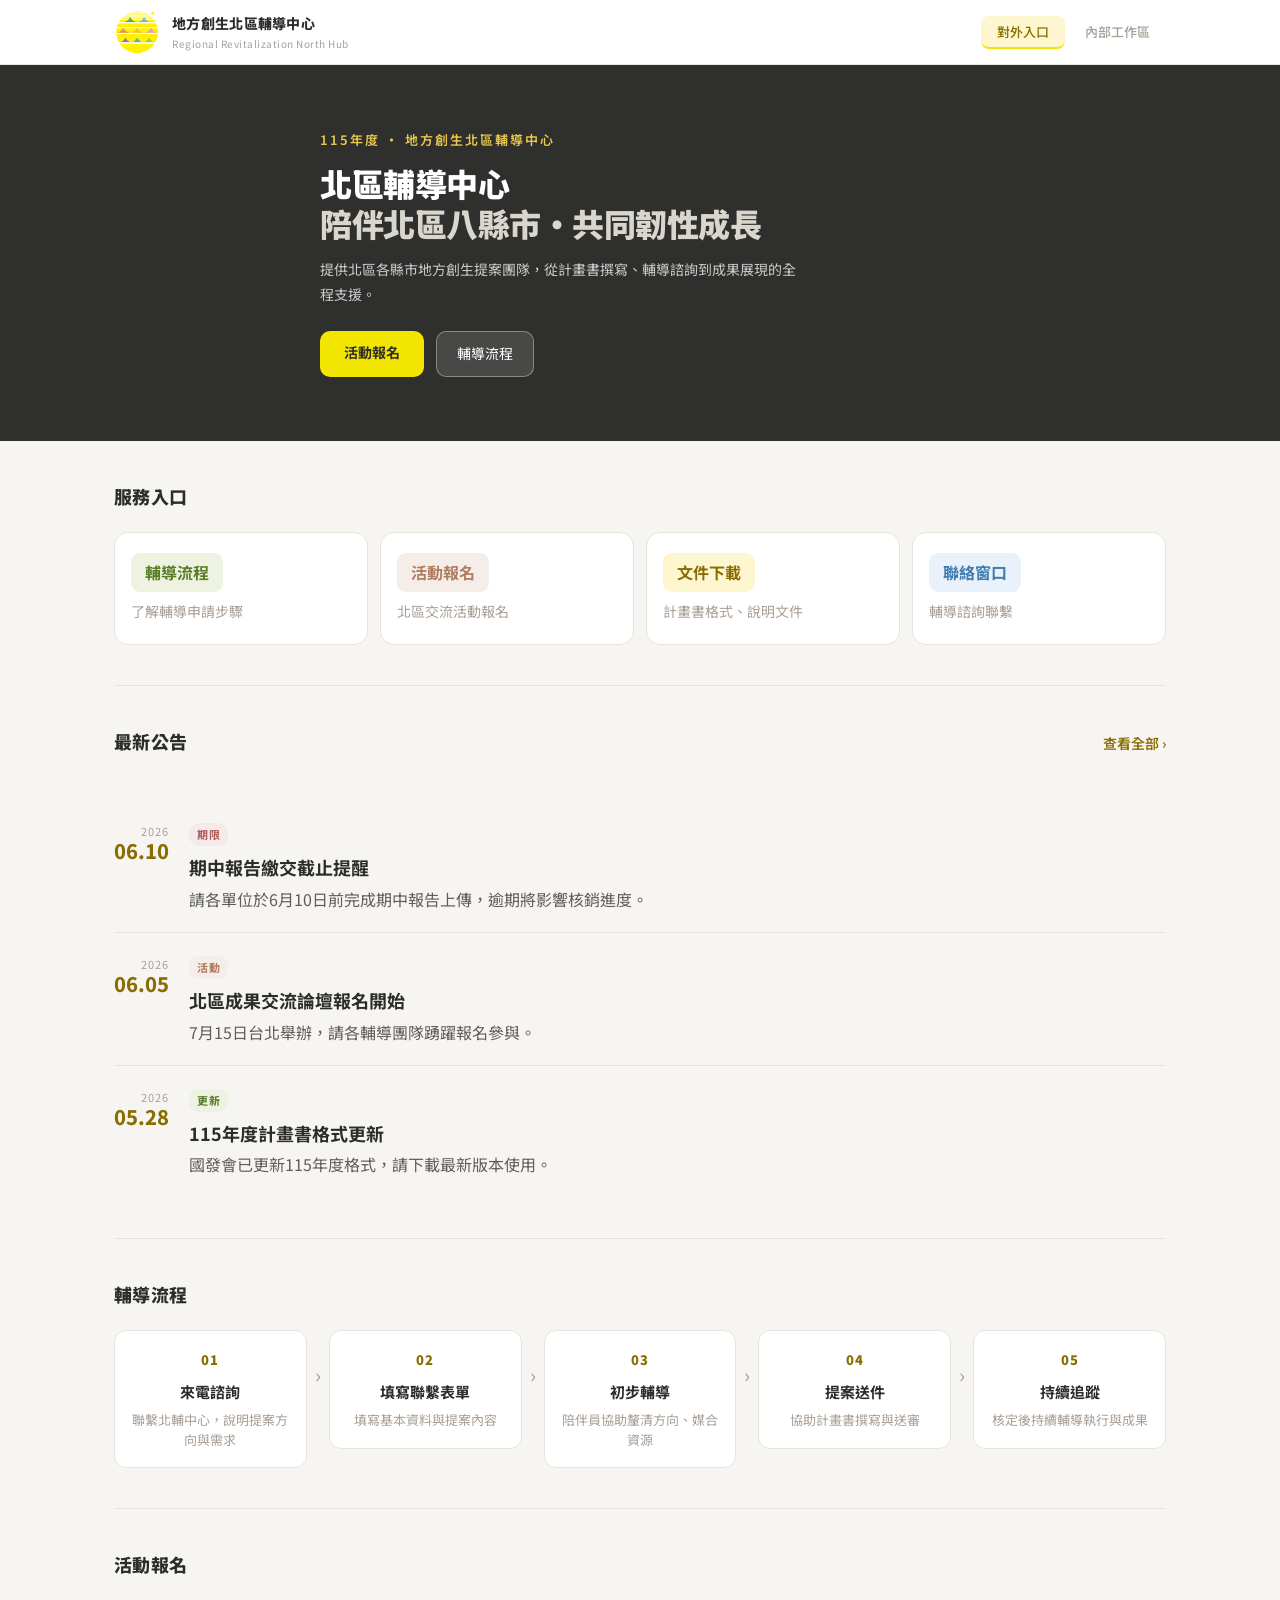
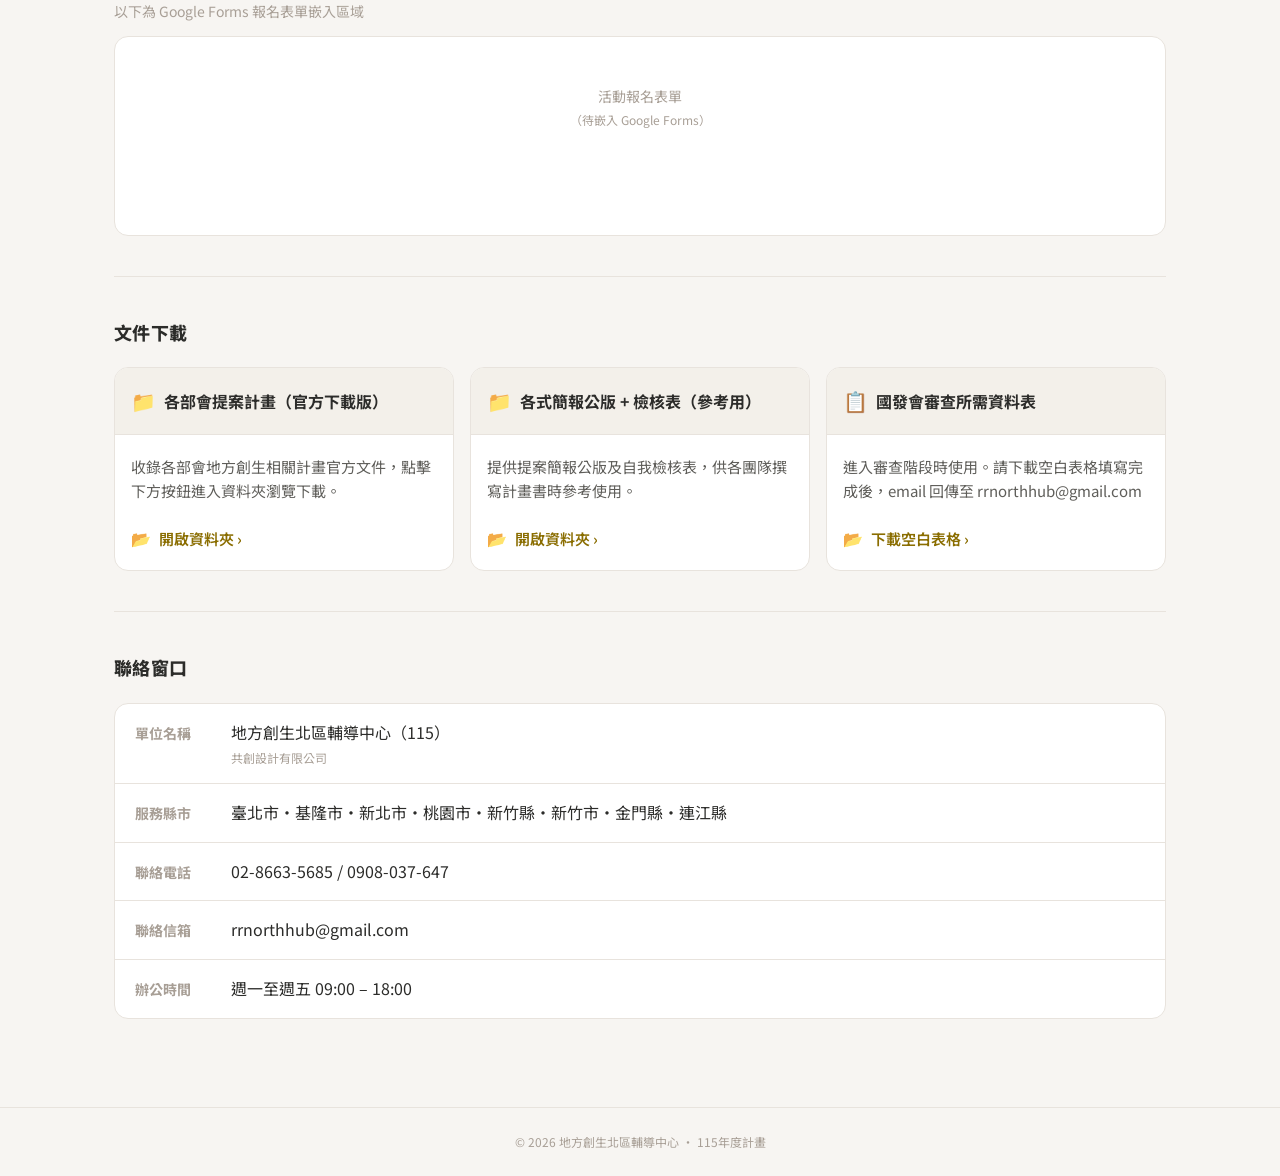
==== commit 935a5784: "Add files via upload" ====
--- a/index.html
+++ b/index.html
@@ -62,23 +62,19 @@
         <h2 class="section-title">服務入口</h2>
         <div class="grid-4">
           <a href="#process" class="service-card">
-            <div class="service-icon" style="background:#edf3e0;color:#5a7d2a">輔</div>
-            <div class="service-label">輔導流程</div>
+            <div class="service-label" style="background:#edf3e0;color:#5a7d2a">輔導流程</div>
             <div class="service-desc">了解輔導申請步驟</div>
           </a>
           <a href="#register" class="service-card">
-            <div class="service-icon" style="background:#f5ede7;color:#b07d62">活</div>
-            <div class="service-label">活動報名</div>
+            <div class="service-label" style="background:#f5ede7;color:#b07d62">活動報名</div>
             <div class="service-desc">北區交流活動報名</div>
           </a>
           <a href="#download" class="service-card">
-            <div class="service-icon" style="background:#fdf6cf;color:#8a6d00">文</div>
-            <div class="service-label">文件下載</div>
+            <div class="service-label" style="background:#fdf6cf;color:#8a6d00">文件下載</div>
             <div class="service-desc">計畫書格式、說明文件</div>
           </a>
           <a href="#contact" class="service-card">
-            <div class="service-icon" style="background:#e9f1fa;color:#3f7cb0">聯</div>
-            <div class="service-label">聯絡窗口</div>
+            <div class="service-label" style="background:#e9f1fa;color:#3f7cb0">聯絡窗口</div>
             <div class="service-desc">輔導諮詢聯繫</div>
           </a>
         </div>
--- a/style.css
+++ b/style.css
@@ -117,7 +117,7 @@
   margin: 0 auto;
 }
 .hero-eyebrow {
-  font-size: 11px;
+  font-size: 13px;
   letter-spacing: 2px;
   color: #e8c84b;
   margin-bottom: 12px;
@@ -148,7 +148,7 @@
   color: var(--charcoal);
   border: none;
   border-radius: 10px;
-  font-size: 13px;
+  font-size: 14px;
   font-weight: 700;
   cursor: pointer;
   font-family: inherit;
@@ -162,7 +162,7 @@
   color: #fff;
   border: 1px solid rgba(255,255,255,0.35);
   border-radius: 10px;
-  font-size: 13px;
+  font-size: 14px;
   cursor: pointer;
   font-family: inherit;
   display: inline-block;
@@ -194,14 +194,14 @@
   margin-bottom: 24px;
 }
 .section-title {
-  font-size: 16px;
+  font-size: 18px;
   font-weight: 800;
   color: var(--ink);
   letter-spacing: 0.3px;
   margin-bottom: 20px;
 }
 .section-more {
-  font-size: 12px;
+  font-size: 14px;
   color: var(--gold-dk);
   cursor: pointer;
   font-weight: 600;
@@ -242,16 +242,19 @@
   display: flex;
   align-items: center;
   justify-content: center;
-  font-size: 18px;
+  font-size: 20px;
   font-weight: 900;
 }
 .service-label {
-  font-size: 14px;
-  font-weight: 700;
-  color: var(--ink);
+  font-size: 16px;
+  font-weight: 700;
+  color: var(--ink);
+  display: inline-block;
+  padding: 6px 14px;
+  border-radius: 9px;
 }
 .service-desc {
-  font-size: 12px;
+  font-size: 14px;
   color: var(--muted);
 }
 
@@ -269,12 +272,12 @@
   min-width: 48px;
   padding-top: 2px;
 }
-.announce-year { display: block; font-size: 9px; color: var(--muted); letter-spacing: 1px; }
-.announce-day  { display: block; font-size: 16px; font-weight: 800; color: var(--gold-dk); line-height: 1; }
+.announce-year { display: block; font-size: 11px; color: var(--muted); letter-spacing: 1px; }
+.announce-day  { display: block; font-size: 20px; font-weight: 800; color: var(--gold-dk); line-height: 1; }
 .announce-body { flex: 1; }
 .announce-tag {
   display: inline-block;
-  font-size: 9px;
+  font-size: 11px;
   font-weight: 700;
   padding: 2px 8px;
   border-radius: 10px;
@@ -284,8 +287,8 @@
 .tag-deadline { background: var(--red-lt);     color: var(--red);     }
 .tag-event    { background: var(--clay-lt);    color: var(--clay);    }
 .tag-update   { background: var(--m-green-lt); color: var(--m-green); }
-.announce-title { font-size: 14px; font-weight: 700; color: var(--ink); margin-bottom: 4px; }
-.announce-text  { font-size: 13px; color: var(--sub); line-height: 1.6; }
+.announce-title { font-size: 18px; font-weight: 700; color: var(--ink); margin-bottom: 4px; }
+.announce-text  { font-size: 16px; color: var(--sub); line-height: 1.6; }
 
 /* ── Process steps ── */
 .process-steps {
@@ -304,19 +307,19 @@
   text-align: center;
 }
 .process-num {
-  font-size: 11px;
+  font-size: 13px;
   font-weight: 900;
   color: var(--gold-dk);
   letter-spacing: 1px;
   margin-bottom: 8px;
 }
 .process-label {
-  font-size: 13px;
+  font-size: 15px;
   font-weight: 700;
   color: var(--ink);
   margin-bottom: 6px;
 }
-.process-desc { font-size: 11px; color: var(--muted); line-height: 1.5; }
+.process-desc { font-size: 13px; color: var(--muted); line-height: 1.5; }
 .process-arrow {
   font-size: 20px;
   color: var(--muted);
@@ -343,30 +346,30 @@
   padding: 16px;
   background: var(--dim);
   border-bottom: 1px solid var(--line);
-  font-size: 13px;
-  font-weight: 700;
-  color: var(--ink);
-}
-.folder-icon { font-size: 18px; }
+  font-size: 16px;
+  font-weight: 700;
+  color: var(--ink);
+}
+.folder-icon { font-size: 20px; }
 .folder-items { padding: 8px 0; }
 .folder-item {
   display: flex;
   align-items: center;
   gap: 8px;
   padding: 10px 16px;
-  font-size: 12px;
+  font-size: 15px;
   color: var(--sub);
   cursor: pointer;
   transition: background 0.1s;
 }
 .folder-item:hover { background: var(--dim); }
-.file-icon { font-size: 14px; flex-shrink: 0; }
+.file-icon { font-size: 16px; flex-shrink: 0; }
 .folder-more { color: var(--gold-dk); font-weight: 600; }
-.folder-desc { padding: 12px 16px; font-size: 12px; color: var(--sub); line-height: 1.6; }
+.folder-desc { padding: 12px 16px; font-size: 15px; color: var(--sub); line-height: 1.6; }
 
 /* ── Form embed ── */
 .form-placeholder { }
-.form-hint { font-size: 12px; color: var(--muted); margin-bottom: 12px; }
+.form-hint { font-size: 14px; color: var(--muted); margin-bottom: 12px; }
 .form-embed-box {
   background: var(--card);
   border: 1px solid var(--line);
@@ -389,14 +392,14 @@
   align-items: flex-start;
 }
 .contact-label {
-  font-size: 12px;
+  font-size: 14px;
   font-weight: 700;
   color: var(--muted);
   min-width: 80px;
   flex-shrink: 0;
   padding-top: 2px;
 }
-.contact-value { font-size: 13px; color: var(--ink); line-height: 1.6; }
+.contact-value { font-size: 16px; color: var(--ink); line-height: 1.6; }
 
 /* ── Login ── */
 .login-wrap {
@@ -504,15 +507,37 @@
   margin-top: 48px;
 }
 
-/* ── RWD ── */
-@media (max-width: 768px) {
+/* ── RWD：電腦 / 平板 / 手機 ── */
+
+/* 小筆電・平板橫向 (≤1024) */
+@media (max-width: 1024px) {
+  .grid-4, .grid-3 { grid-template-columns: repeat(3, 1fr); }
+}
+
+/* 平板直向 (≤820) */
+@media (max-width: 820px) {
   .grid-4, .grid-3 { grid-template-columns: repeat(2, 1fr); }
-  .download-grid   { grid-template-columns: 1fr; }
+  .download-grid   { grid-template-columns: 1fr 1fr; }
   .process-steps   { flex-direction: column; }
   .process-arrow   { display: none; }
+}
+
+/* 手機 (≤600) */
+@media (max-width: 600px) {
+  .container, .header-inner { padding-left: 16px; padding-right: 16px; }
+  .grid-4, .grid-3 { grid-template-columns: 1fr 1fr; }
+  .download-grid   { grid-template-columns: 1fr; }
+  .hero            { padding: 44px 20px; }
   .hero-title      { font-size: 24px; }
-}
-@media (max-width: 480px) {
-  .grid-4, .grid-3 { grid-template-columns: 1fr 1fr; }
   .header-sub      { display: none; }
-}
+  .header-logo     { height: 40px; }
+  .header-inner    { height: 58px; }
+  .nav-btn         { padding: 6px 12px; font-size: 12px; }
+  .internal-header { flex-wrap: wrap; gap: 12px; }
+}
+
+/* 小型手機 (≤380) */
+@media (max-width: 380px) {
+  .grid-4, .grid-3 { grid-template-columns: 1fr; }
+  .header-title    { font-size: 13px; }
+}
